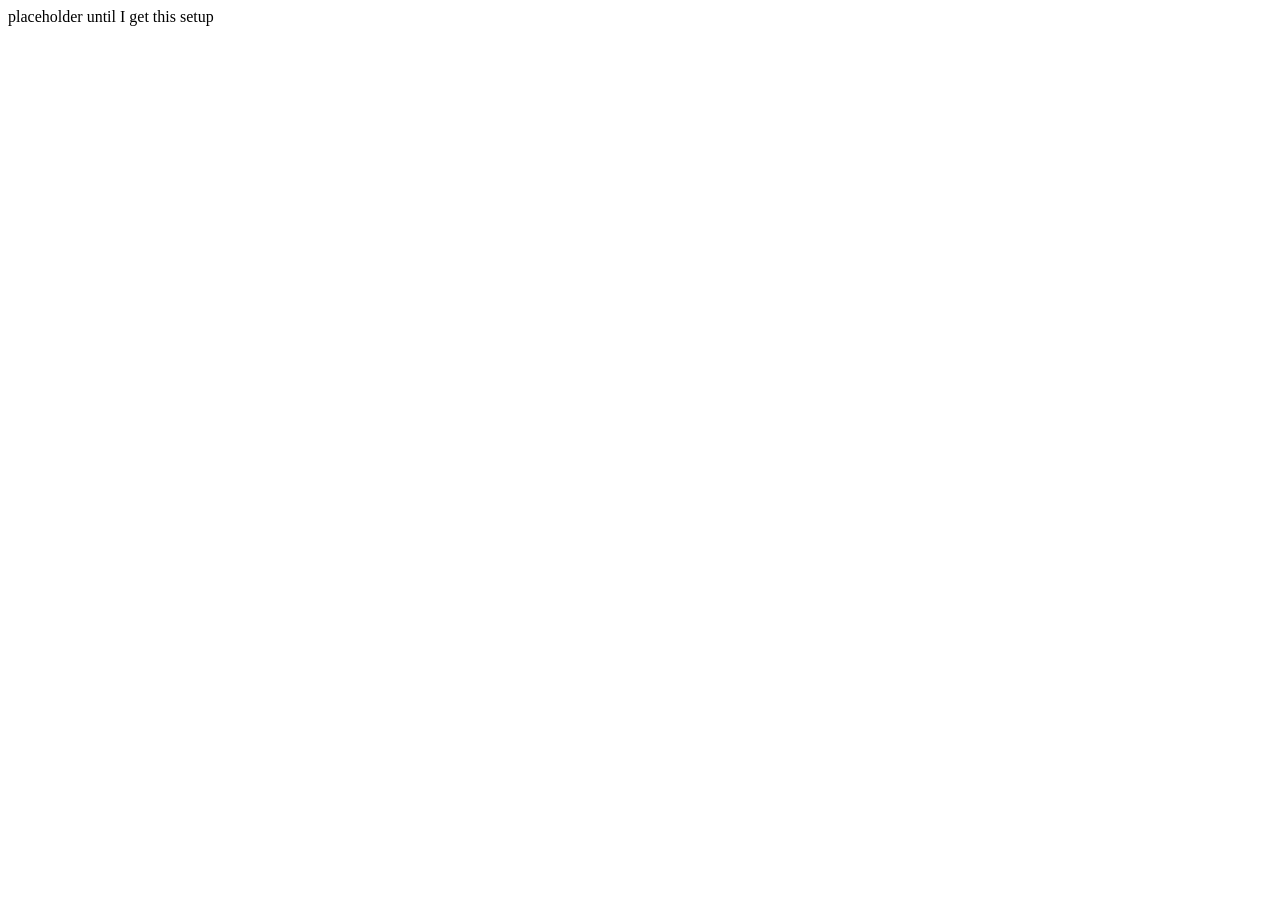
==== docs/index.html @ 085b30e1 "read https://github.com/playfairs/nix/commit/7b1223f5b08bafcd050075ea707d3e7071b2ecdb" ====
<!DOCTYPE html>
<html lang="en">
<head>
  <meta charset="UTF-8">
  <meta name="viewport" content="width=device-width, initial-scale=1.0">
  <title>nix</title>
</head>
<body>
  placeholder until I get this setup
</body>
</html>
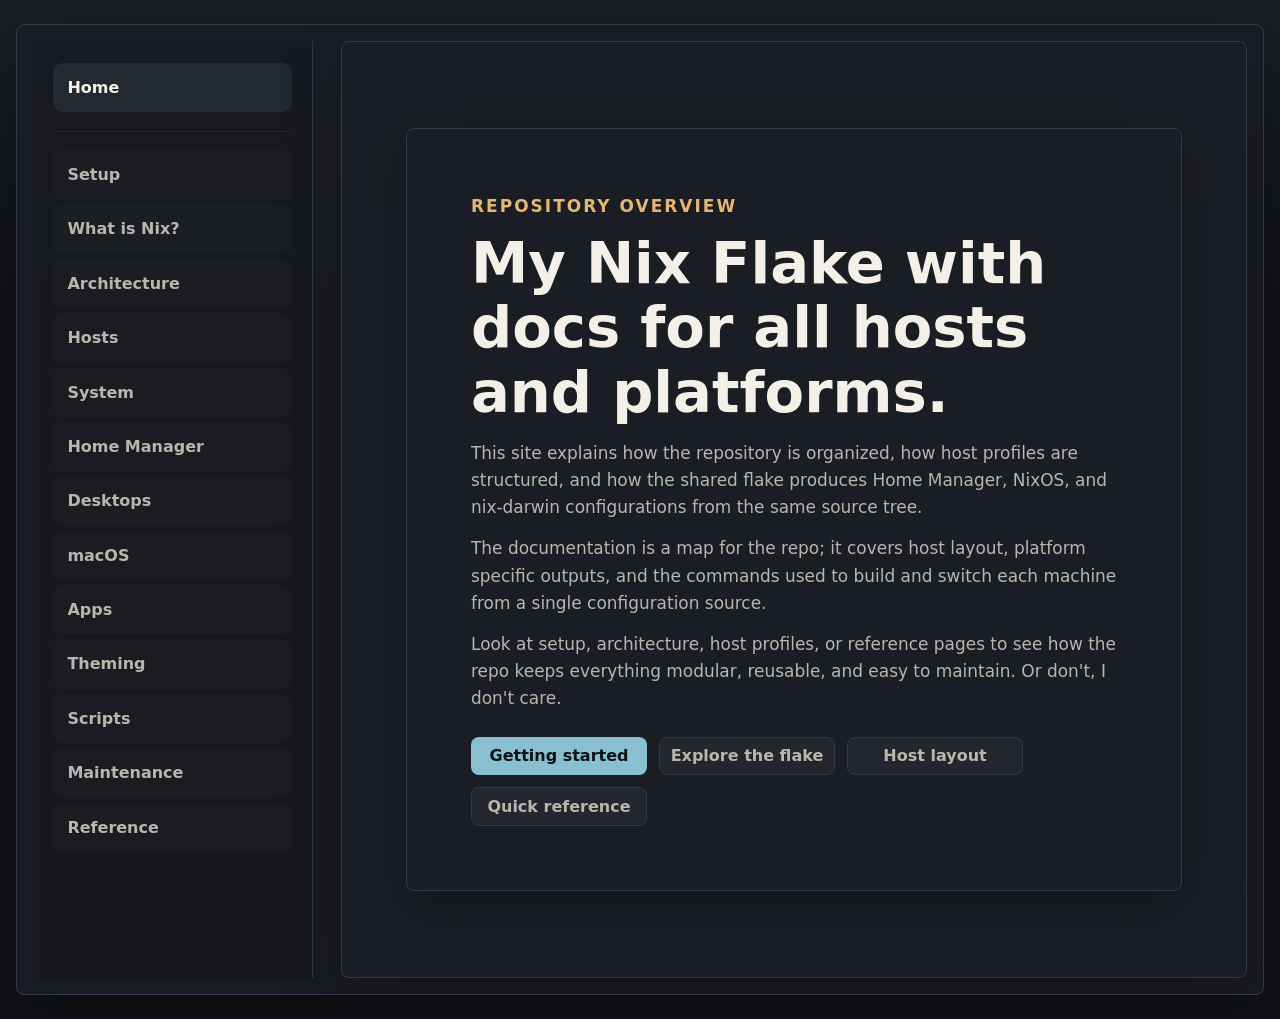
==== commit f20db877: "web: create first iteration of docs A lot of this is AI Assisted, mostly for the documenting, the st" ====
--- a/docs/index.html
+++ b/docs/index.html
@@ -1,11 +1,73 @@
-<!DOCTYPE html>
+<!doctype html>
 <html lang="en">
-<head>
-  <meta charset="UTF-8">
-  <meta name="viewport" content="width=device-width, initial-scale=1.0">
-  <title>nix</title>
-</head>
-<body>
-  placeholder until I get this setup
-</body>
-</html>+  <head>
+    <meta charset="UTF-8" />
+    <meta name="viewport" content="width=device-width, initial-scale=1.0" />
+    <meta
+      name="description"
+      content="General documentation homepage for the repository, explaining repo purpose, structure, and key sections."
+    />
+    <title>Nix Docs</title>
+    <link rel="icon" href="favicon.svg" />
+    <link rel="stylesheet" href="js/style.css" />
+  </head>
+  <body data-section="home">
+    <main class="doc-shell">
+      <aside class="sidebar" aria-label="Documentation navigation">
+        <nav>
+          <a href="index.html" aria-current="page">Home</a>
+          <div class="sidebar-divider"></div>
+          <a href="html/setup.html">Setup</a>
+          <a href="html/what-is-nix.html">What is Nix?</a>
+          <a href="html/configuration.html">Architecture</a>
+          <a href="html/hosts.html">Hosts</a>
+          <a href="html/nixos.html">System</a>
+          <a href="html/home-manager.html">Home Manager</a>
+          <a href="html/desktops.html">Desktops</a>
+          <a href="html/darwin.html">macOS</a>
+          <a href="html/applications.html">Apps</a>
+          <a href="html/theming.html">Theming</a>
+          <a href="html/scripts.html">Scripts</a>
+          <a href="html/maintenance.html">Maintenance</a>
+          <a href="html/reference.html">Reference</a>
+        </nav>
+      </aside>
+      <div class="content">
+        <section class="hero">
+          <div class="hero-copy full-width">
+            <p class="eyebrow">Repository overview</p>
+            <h1>My Nix Flake with docs for all hosts and platforms.</h1>
+            <p>
+              This site explains how the repository is organized, how host
+              profiles are structured, and how the shared flake produces Home
+              Manager, NixOS, and nix-darwin configurations from the same source
+              tree.
+            </p>
+            <p>
+              The documentation is a map for the repo; it covers host layout,
+              platform specific outputs, and the commands used to build and
+              switch each machine from a single configuration source.
+            </p>
+            <p>
+              Look at setup, architecture, host profiles, or reference pages to
+              see how the repo keeps everything modular, reusable, and easy to
+              maintain. Or don't, I don't care.
+              <br />
+            </p>
+            <div class="action-row">
+              <a class="button primary" href="html/setup.html"
+                >Getting started</a
+              >
+              <a class="button" href="html/configuration.html"
+                >Explore the flake</a
+              >
+              <a class="button" href="html/hosts.html">Host layout</a>
+              <a class="button" href="html/reference.html">Quick reference</a>
+            </div>
+          </div>
+        </section>
+      </div>
+    </main>
+    <script src="js/index.js"></script>
+  </body>
+</html>
--- a/docs/js/style.css
+++ b/docs/js/style.css
@@ -0,0 +1,602 @@
+:root {
+  color-scheme: dark;
+  --bg: #101114;
+  --bg-soft: #15171c;
+  --surface: #1b1e25;
+  --surface-2: #222630;
+  --border: #343946;
+  --text: #f4f0e8;
+  --muted: #b9b6ad;
+  --subtle: #8f968d;
+  --accent: #88c0d0;
+  --accent-2: #e6b673;
+  --accent-3: #a3be8c;
+  --danger: #d98686;
+  --shadow: 0 18px 60px rgba(0, 0, 0, 0.28);
+  --radius: 8px;
+  --content: 2400px;
+  --gutter: clamp(2rem, 5vw, 4rem);
+}
+
+* {
+  box-sizing: border-box;
+}
+
+html {
+  scroll-behavior: smooth;
+}
+
+body {
+  margin: 0;
+  min-height: 100vh;
+  background:
+    linear-gradient(180deg, rgba(136, 192, 208, 0.08), transparent 340px),
+    var(--bg);
+  color: var(--text);
+  font-family: Inter, ui-sans-serif, system-ui, -apple-system, BlinkMacSystemFont, "Segoe UI", sans-serif;
+  line-height: 1.6;
+}
+
+a {
+  color: inherit;
+  text-decoration: none;
+}
+
+code {
+  padding: 0.12rem 0.35rem;
+  border: 1px solid rgba(255, 255, 255, 0.08);
+  border-radius: 5px;
+  background: rgba(255, 255, 255, 0.06);
+  color: #e6edf3;
+  font-family: "SFMono-Regular", Consolas, "Liberation Mono", monospace;
+  font-size: 0.92em;
+}
+
+pre {
+  margin: 1rem 0;
+  overflow: auto;
+  padding: 1rem;
+  border: 1px solid var(--border);
+  border-radius: var(--radius);
+  background: #0c0d10;
+}
+
+pre code {
+  padding: 0;
+  border: 0;
+  background: transparent;
+}
+
+.site-header {
+  display: none;
+}
+
+.brand {
+  display: inline-flex;
+  align-items: center;
+  gap: 0.75rem;
+  min-width: 0;
+}
+
+.brand-mark {
+  display: grid;
+  place-items: center;
+  width: 2.25rem;
+  height: 2.25rem;
+  border: 1px solid rgba(136, 192, 208, 0.45);
+  border-radius: var(--radius);
+  background: rgba(136, 192, 208, 0.12);
+  color: var(--accent);
+  font-size: 0.78rem;
+  font-weight: 800;
+  letter-spacing: 0;
+  text-transform: uppercase;
+}
+
+.brand strong,
+.brand small {
+  display: block;
+  white-space: nowrap;
+}
+
+.brand small {
+  margin-top: 0.05rem;
+  color: var(--muted);
+  font-size: 0.78rem;
+}
+
+.site-nav {
+  display: flex;
+  align-items: center;
+  gap: 0.35rem;
+}
+
+.site-nav a,
+.nav-toggle,
+.button {
+  min-height: 2rem;
+  border: 1px solid transparent;
+  border-radius: var(--radius);
+  padding: 0.35rem 0.65rem;
+  color: var(--muted);
+  font: inherit;
+  font-weight: 700;
+}
+
+.site-nav a:hover,
+.site-nav a[aria-current="page"] {
+  border-color: rgba(136, 192, 208, 0.28);
+  background: rgba(136, 192, 208, 0.1);
+  color: var(--text);
+}
+
+.nav-toggle {
+  display: none;
+  background: var(--surface);
+}
+
+main {
+  width: 100%;
+  margin: 0;
+  padding: 1rem;
+}
+
+.hero {
+  display: grid;
+  grid-template-columns: 1fr;
+  gap: 0;
+  padding: 0;
+}
+
+.hero-copy.full-width {
+  padding: clamp(3rem, 5vw, 4rem);
+  max-width: 1080px;
+}
+
+.hero-copy.full-width h1 {
+  max-width: 980px;
+}
+
+.hero-features {
+  display: grid;
+  grid-template-columns: repeat(3, minmax(0, max-content));
+  gap: 0.5rem;
+  margin: 1rem 0 0;
+  color: var(--subtle);
+  font-size: 0.88rem;
+}
+
+.hero-features span {
+  padding: 0.45rem 0.8rem;
+  border: 1px solid rgba(255, 255, 255, 0.08);
+  border-radius: 0.8rem;
+  background: rgba(255, 255, 255, 0.04);
+}
+
+.action-row {
+  display: flex;
+  flex-wrap: wrap;
+  gap: 0.75rem;
+  margin-top: 1.5rem;
+}
+
+.action-row .button {
+  min-width: 11rem;
+}
+
+.hero-copy,
+.hero-panel,
+.section,
+.doc-shell,
+.callout,
+.content {
+  border: 1px solid var(--border);
+  border-radius: var(--radius);
+  background: rgba(27, 30, 37, 0.82);
+  box-shadow: var(--shadow);
+}
+
+.hero-copy {
+  padding: var(--gutter);
+}
+
+.hero-panel {
+  padding: var(--gutter);
+}
+
+.eyebrow {
+  margin: 0 0 0.75rem;
+  color: var(--accent-2);
+  font-size: 0.76rem;
+  font-weight: 800;
+  letter-spacing: 0.12em;
+  text-transform: uppercase;
+}
+
+h1,
+h2,
+h3 {
+  margin: 0;
+  line-height: 1.12;
+  letter-spacing: 0;
+}
+
+h1 {
+  max-width: 760px;
+  font-size: clamp(2.1rem, 4.5vw, 3.6rem);
+}
+
+h2 {
+  font-size: clamp(1.55rem, 3vw, 2.35rem);
+}
+
+h3 {
+  font-size: 1.05rem;
+}
+
+p {
+  margin: 0.9rem 0 0;
+  color: var(--muted);
+}
+
+.hero-copy > p {
+  max-width: 78ch;
+  font-size: 1.06rem;
+}
+
+.action-row {
+  display: flex;
+  flex-wrap: wrap;
+  gap: 0.75rem;
+  margin-top: 1.5rem;
+}
+
+.button {
+  display: inline-flex;
+  align-items: center;
+  justify-content: center;
+  border-color: var(--border);
+  background: rgba(255, 255, 255, 0.04);
+}
+
+.button.primary {
+  border-color: rgba(136, 192, 208, 0.45);
+  background: var(--accent);
+  color: #101114;
+}
+
+.summary-list {
+  display: grid;
+  gap: 0.75rem;
+  margin: 0;
+}
+
+.summary-list div {
+  padding: 1rem;
+  border: 1px solid rgba(255, 255, 255, 0.08);
+  border-radius: var(--radius);
+  background: rgba(255, 255, 255, 0.035);
+}
+
+.summary-list dt {
+  color: var(--subtle);
+  font-size: 0.78rem;
+  font-weight: 800;
+  text-transform: uppercase;
+}
+
+.summary-list dd {
+  margin: 0.25rem 0 0;
+  color: var(--text);
+}
+
+.section {
+  margin: 1.5rem 0;
+  padding: var(--gutter);
+}
+
+.section-heading {
+  display: flex;
+  align-items: end;
+  justify-content: space-between;
+  gap: 1rem;
+  margin: 0 0 1rem;
+  padding-left: 0.15rem;
+}
+
+.card-grid {
+  display: grid;
+  grid-template-columns: repeat(3, minmax(0, 1fr));
+  gap: 1.25rem;
+  align-items: start;
+}
+
+.doc-card,
+.mini-card {
+  display: block;
+  min-height: 10rem;
+  padding: 1.5rem;
+  border: 1px solid rgba(255, 255, 255, 0.08);
+  border-radius: 1rem;
+  background: var(--surface-2);
+}
+
+.doc-card:hover {
+  border-color: rgba(136, 192, 208, 0.5);
+  transform: translateY(-1px);
+}
+
+.doc-card span,
+.mini-card strong {
+  color: var(--text);
+  font-weight: 800;
+}
+
+.doc-card p,
+.mini-card p {
+  margin: 0.75rem 0 0;
+  font-size: 0.92rem;
+}
+
+.split {
+  display: grid;
+  grid-template-columns: minmax(0, 0.95fr) minmax(320px, 1.05fr);
+  gap: 1.25rem;
+}
+
+.flow-list {
+  display: grid;
+  gap: 0.55rem;
+}
+
+.flow-list div {
+  display: grid;
+  grid-template-columns: 2rem minmax(0, 1fr);
+  gap: 0.85rem;
+  align-items: start;
+  padding: 1rem 1.25rem;
+  border: 1px solid rgba(255, 255, 255, 0.08);
+  border-radius: 1rem;
+  background: rgba(255, 255, 255, 0.035);
+}
+
+.flow-list b {
+  color: var(--accent);
+}
+
+.doc-shell {
+  display: grid;
+  grid-template-columns: 280px minmax(0, 1fr);
+  gap: 1.75rem;
+  margin: 1.5rem auto;
+  max-width: min(2200px, calc(100% - 2rem));
+  overflow: clip;
+}
+
+.sidebar {
+  padding: 1.35rem 1.25rem;
+  border-right: 1px solid var(--border);
+  background: rgba(0, 0, 0, 0.12);
+}
+
+.sidebar-divider {
+  width: 100%;
+  height: 1px;
+  margin: 0.85rem 0;
+  background: rgba(255, 255, 255, 0.06);
+}
+
+.sidebar nav {
+  position: sticky;
+  top: 3rem;
+  display: grid;
+  gap: 0.3rem;
+}
+
+.sidebar a {
+  display: block;
+  width: 100%;
+  padding: 0.75rem 0.9rem;
+  border-radius: 10px;
+  color: var(--muted);
+  font-weight: 700;
+  background: rgba(255, 255, 255, 0.02);
+}
+
+.sidebar a:hover,
+.sidebar a[aria-current="page"] {
+  background: rgba(136, 192, 208, 0.12);
+  color: var(--text);
+}
+
+.sidebar a:hover,
+.sidebar a[aria-current="page"] {
+  background: rgba(136, 192, 208, 0.1);
+  color: var(--text);
+}
+
+.content {
+  min-width: 0;
+  padding: var(--gutter);
+  max-width: 1140px;
+  margin: 0 auto;
+}
+
+.content header {
+  margin-bottom: 1.75rem;
+}
+
+.content header p {
+  max-width: 82ch;
+  font-size: 1.02rem;
+}
+
+.content section {
+  padding: 1.35rem 0;
+  border-top: 1px solid rgba(255, 255, 255, 0.08);
+}
+
+.content section:first-of-type {
+  border-top: 0;
+}
+
+.doc-grid,
+.two-col {
+  display: grid;
+  grid-template-columns: repeat(2, minmax(0, 1fr));
+  gap: 0.75rem;
+  margin-top: 1rem;
+}
+
+.three-col {
+  display: grid;
+  grid-template-columns: repeat(3, minmax(0, 1fr));
+  gap: 0.75rem;
+  margin-top: 1rem;
+}
+
+.mini-card {
+  min-height: auto;
+}
+
+.tag-row {
+  display: flex;
+  flex-wrap: wrap;
+  gap: 0.4rem;
+  margin-top: 0.85rem;
+}
+
+.tag {
+  display: inline-flex;
+  align-items: center;
+  min-height: 1.75rem;
+  padding: 0.15rem 0.55rem;
+  border: 1px solid rgba(255, 255, 255, 0.08);
+  border-radius: 999px;
+  background: rgba(255, 255, 255, 0.04);
+  color: var(--muted);
+  font-size: 0.82rem;
+  font-weight: 700;
+}
+
+.table-wrap {
+  margin-top: 1rem;
+  overflow-x: auto;
+  border: 1px solid var(--border);
+  border-radius: var(--radius);
+}
+
+table {
+  width: 100%;
+  min-width: 720px;
+  border-collapse: collapse;
+}
+
+th,
+td {
+  padding: 0.75rem;
+  border-bottom: 1px solid rgba(255, 255, 255, 0.08);
+  text-align: left;
+  vertical-align: top;
+}
+
+th {
+  background: rgba(255, 255, 255, 0.04);
+  color: var(--text);
+  font-size: 0.8rem;
+  text-transform: uppercase;
+}
+
+td {
+  color: var(--muted);
+}
+
+tr:last-child td {
+  border-bottom: 0;
+}
+
+.callout {
+  margin-top: 1rem;
+  padding: 1rem;
+  box-shadow: none;
+}
+
+.callout strong {
+  color: var(--accent-3);
+}
+
+.site-footer {
+  width: min(var(--content), calc(100% - 2rem));
+  margin: 2rem auto;
+  display: flex;
+  justify-content: space-between;
+  gap: 1rem;
+  color: var(--subtle);
+  font-size: 0.9rem;
+}
+
+@media (max-width: 980px) {
+  .hero,
+  .split,
+  .doc-shell {
+    grid-template-columns: 1fr;
+  }
+
+  .card-grid,
+  .three-col {
+    grid-template-columns: repeat(2, minmax(0, 1fr));
+  }
+
+  .sidebar {
+    border-right: 0;
+    border-bottom: 1px solid var(--border);
+  }
+
+  .sidebar nav {
+    position: static;
+    grid-template-columns: 1fr;
+  }
+}
+
+@media (max-width: 720px) {
+  .site-header {
+    align-items: flex-start;
+    flex-wrap: wrap;
+  }
+
+  .nav-toggle {
+    display: inline-flex;
+    margin-left: auto;
+  }
+
+  .site-nav {
+    display: none;
+    width: 100%;
+    flex-direction: column;
+    align-items: stretch;
+  }
+
+  .site-nav[data-open="true"] {
+    display: flex;
+  }
+
+  .brand small {
+    white-space: normal;
+  }
+
+  .hero {
+    padding-top: 1rem;
+  }
+
+  .card-grid,
+  .doc-grid,
+  .two-col,
+  .three-col,
+  .sidebar nav {
+    grid-template-columns: 1fr;
+  }
+
+  .site-footer {
+    flex-direction: column;
+  }
+}
